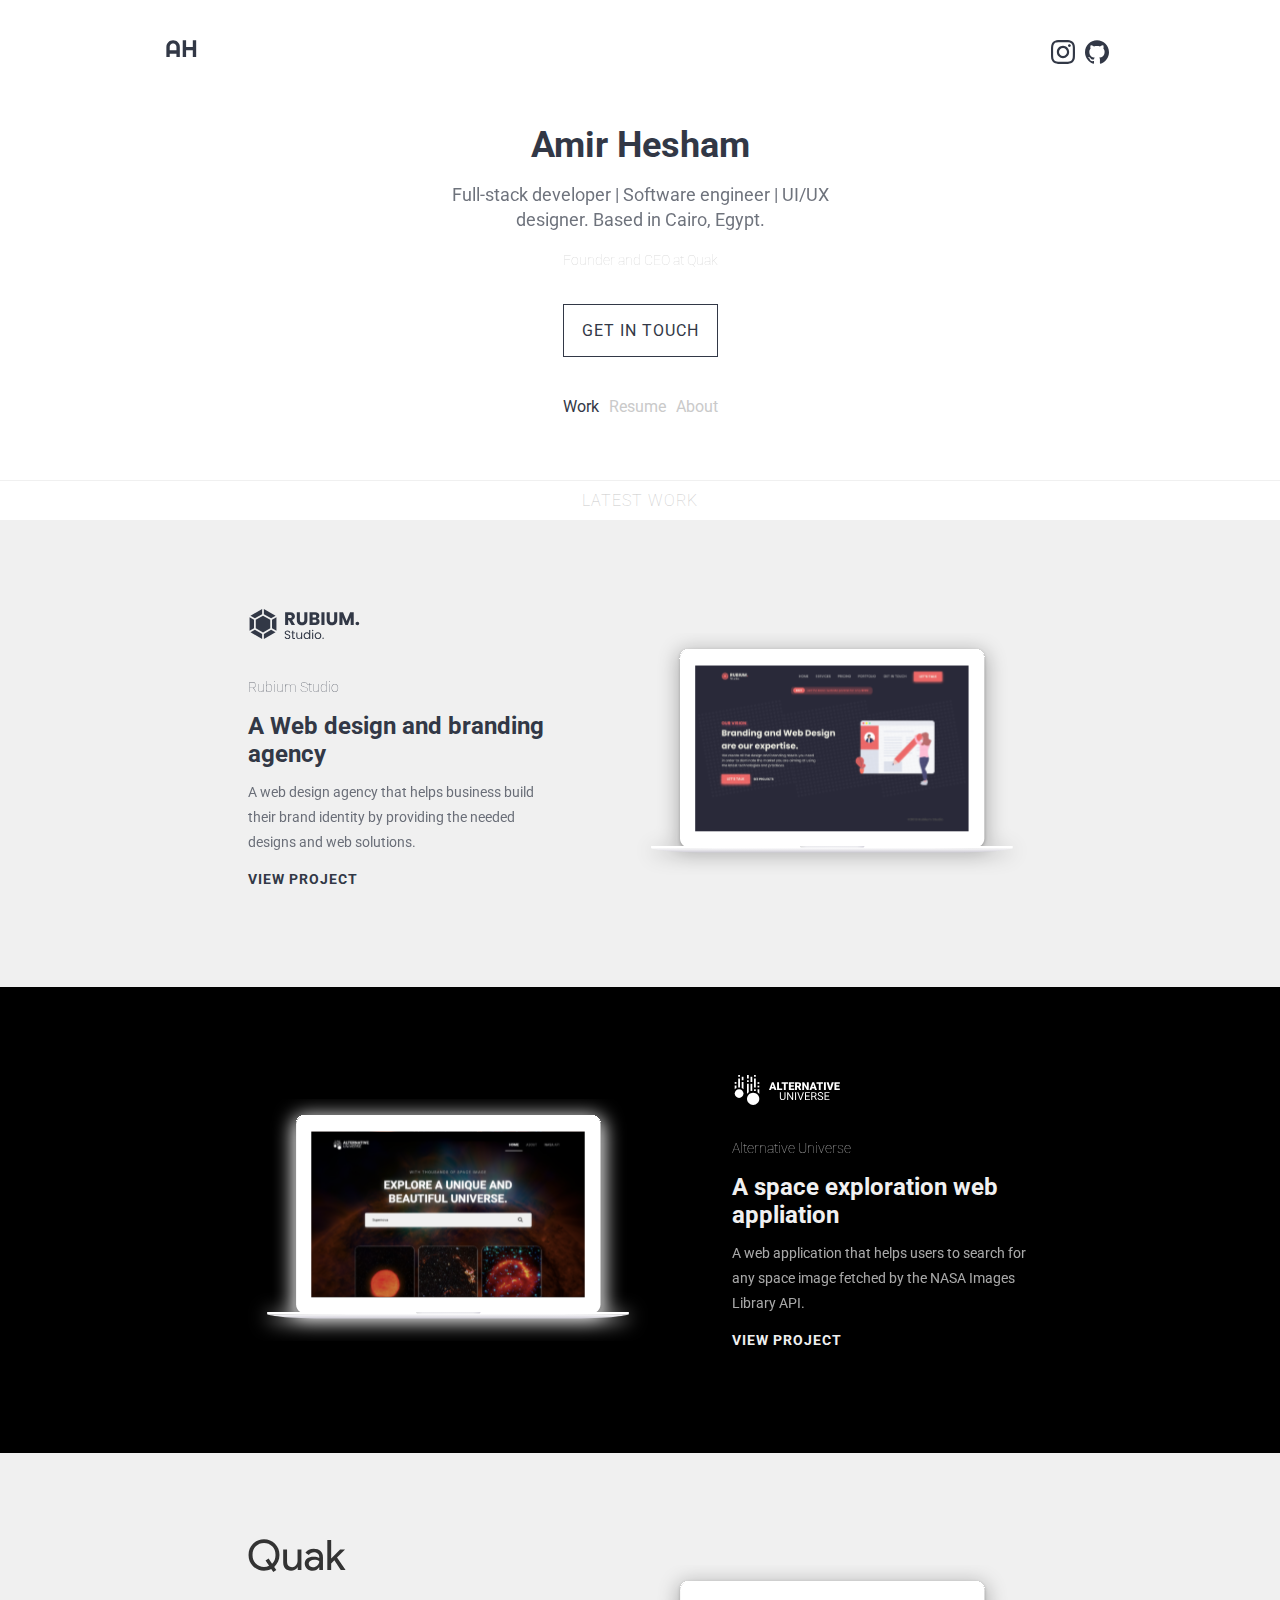
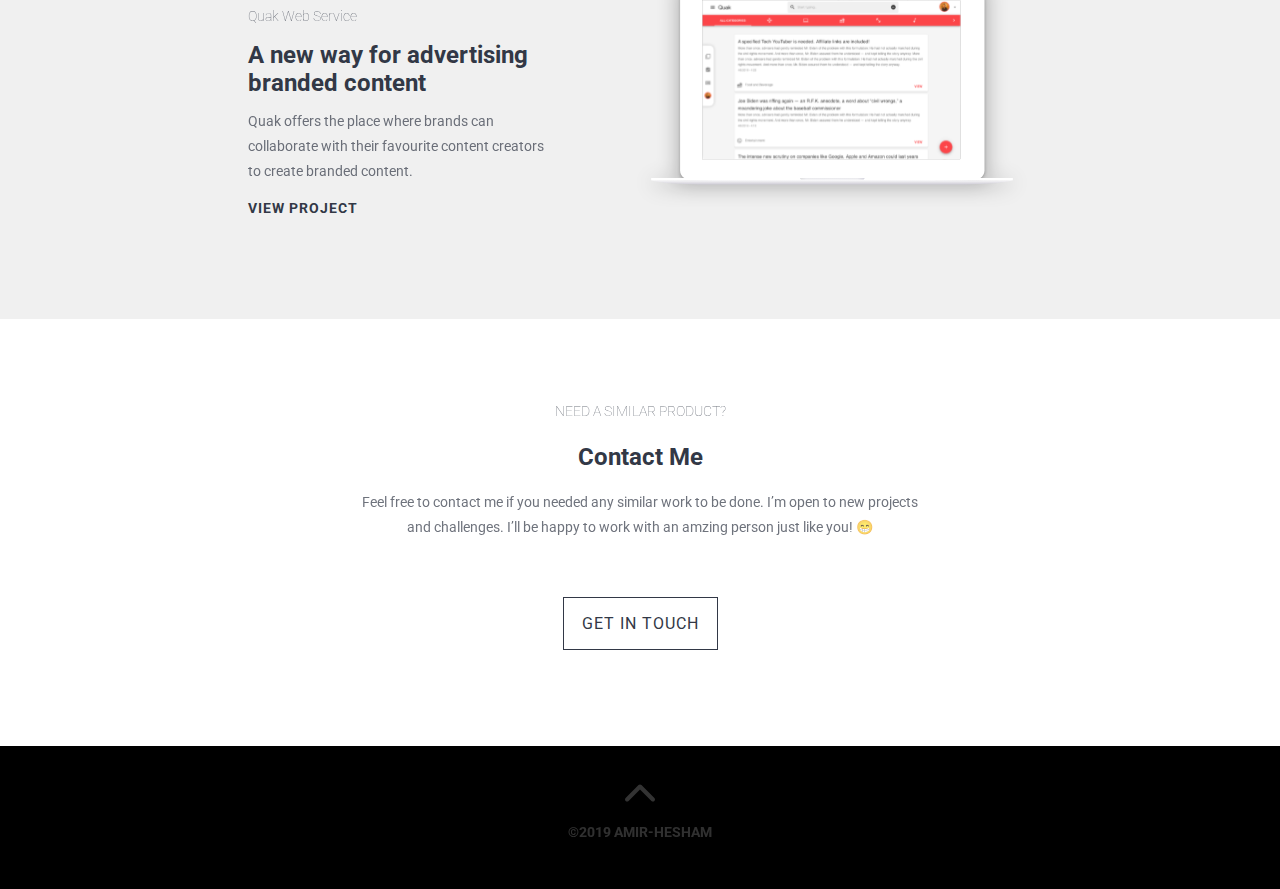
==== index.html @ 783c4490 "Initial commit" ====
<!DOCTYPE html>
<html lang="en">
<head>
  <meta charset="UTF-8">
  <meta name="viewport" content="width=device-width, initial-scale=1.0">
  <meta http-equiv="X-UA-Compatible" content="ie=edge">
  <title>Amir Hesham | Developer</title>
  <link rel="stylesheet" href="css/main.min.css">
  <link rel="apple-touch-icon" href="/img/icon-96x96.png">
  <link rel="shortcut icon" href="/img/favicon.ico" type="image/x-icon">
  <link rel="icon" href="/img/favicon.ico" type="image/x-icon">
</head>
<body>
  <header id="top">
    <nav class="navbar">
      <a href="/index.html" class="logo"><img src="/img/AH.svg" alt="Amir Hesham Logo"></a>
      <ul class="nav-items">
        <li><a href="https://www.instagram.com/amirhesham.65/" target="blank"><img src="/img/Instagram-Icon.svg" alt="Instagram-Icon"></a></li>
        <li><a href="https://github.com/amirhesham65" target="blank"><img src="/img/Github-Icon.svg" alt="Github-Icon"></a></li>
      </ul>
    </nav>
  </header>
  <main class="banner text-center">
    <div class="container">
        <h1 class="text-desktop">Amir Hesham</h1>
        <p class="text-compress-420 text-desktop">Full-stack developer | Software engineer | UI/UX designer. Based in Cairo, Egypt.</p>
        <p class="caption light-color">Founder and CEO at Quak</p>
        <br>
        <a href="#" class="btn btn-ghost center">Get in touch</a>
        <nav class="navbar">
          <ul class="nav-items center light-color">
            <li class="active">Work</li>
            <li><a href="/pages/Resume.pdf">Resume</a></li>
            <li><a href="/pages/about.html">About</a></li>
          </ul>
        </nav>
    </div>
  </main>
  <div class="banner">
    <div class="slider">
      <ul class="slider-items center">
        <li>Latest work</li>
      </ul>
    </div>
    <div class="light-bg sandwich">
        <div class="container-fluid">
          <div class="grid">
            <div class="grid-item">
              <img class="center-mobile" src="/img/rubium.svg" alt="Rubium-Studio Logo">
              <br>
              <p class="caption">Rubium Studio</p>
              <h2>A Web design and branding agency</h2>
              <p>A web design agency that helps business build their brand identity by providing the needed designs and web solutions.</p>
              <a href="./pages/projects/rubium.html" class="btn-link">View Project</a>
            </div>
            <div class="grid-item">
              <img src="img/rubuim-screenshot.svg" alt="Rubium Screenshot" class="responsive-img-lg">
            </div>
          </div>
        </div>
    </div>
    <div class="dark-bg sandwich">
        <div class="container-fluid">
          <div class="grid flip-desktop">
            <div class="grid-item">
              <img class="center-mobile" src="/img/alt-uni.svg" alt="Alternative Universe Logo">
              <br>
              <p class="caption">Alternative Universe</p>
              <h2>A space exploration web appliation</h2>
              <p>A web application that helps users to search for any space image fetched by the NASA Images Library API.</p>
              <a href="/pages/projects/altuni.html" class="btn-link">View Project</a>
            </div>
            <div class="grid-item">
              <img src="img/alt-uni-screenshot.svg" alt="Rubium Screenshot" class="responsive-img-lg">
            </div>
          </div>
        </div>
    </div>
    <div class="light-bg sandwich">
      <div class="container-fluid">
        <div class="grid">
          <div class="grid-item">
            <img class="center-mobile" src="/img/Quak.svg" alt="Quak Logo">
            <br>
            <p class="caption">Quak Web Service</p>
            <h2>A new way for advertising branded content</h2>
            <p>Quak offers the place where brands can collaborate with their favourite content creators to create branded content.</p>
            <a href="/pages/projects/quak.html" class="btn-link">View Project</a>
          </div>
          <div class="grid-item">
            <img src="img/quak-screenshot.svg" alt="Quak Screenshot" class="responsive-img-lg">
          </div>
        </div>
      </div>
    </div>
    <div class="sandwich">
      <div class="container-fluid center text-center text-compress">
        <p class="caption center">NEED A SIMILAR PRODUCT?</p>
        <br>
        <h2 class="center">Contact Me</h2>
        <br>
        <p class="center">Feel free to contact me if you needed any similar work to be done. I’m open to new projects and challenges. I’ll be happy to work with an amzing person just like you! 😁</p>
        <br>
        <br>
        <br>
        <a href="#" class="btn btn-ghost center">Get in touch</a>
      </div>
    </div>
  </div>
  <footer class="dark-bg sandwich">
    <a href="#top"><img src="/img/up.svg" class="center" alt="Go Up"></a>
    <p class="caption text-center dim">©2019 AMIR-HESHAM</p>
  </footer>
</body>
</html>
---- css/main.min.css ----
@import url("https://fonts.googleapis.com/css?family=Roboto:300,400,700&display=swap");*{margin:0;padding:0;outline:0;border:0;-webkit-box-sizing:border-box;box-sizing:border-box;color:#323846;font-family:'Roboto', sans-serif;font-weight:normal;text-decoration:none;list-style-type:none}html,body{height:100%;scroll-behavior:smooth}h1,h2{font-size:24px;font-weight:bold;margin:12px 0}h3{font-size:14px;font-weight:bold}p{font-size:14px;line-height:25px;opacity:0.7}img{display:block}a{color:#CACACA}b,strong{font-weight:bold}.navbar{display:-webkit-box;display:-ms-flexbox;display:flex;-webkit-box-pack:justify;-ms-flex-pack:justify;justify-content:space-between;max-width:980px;margin:0 auto;padding:2.5rem 1rem 0 1rem}.nav-items{display:-webkit-box;display:-ms-flexbox;display:flex}.nav-items li{margin:0 5px;color:inherit;cursor:pointer}.banner{background:#fff;padding:1rem 0}.container{margin:1rem auto;padding:1rem 1rem}.text-center{text-align:center}.caption{margin:12px 0;font-weight:100}.light-color{color:#CACACA}.btn{text-align:center;display:block;background:#eee;padding:1rem;max-width:155px;text-transform:uppercase}.btn-ghost{background:0;border:1px solid #323846;color:#323846;letter-spacing:1px;-webkit-transition:0.3s all ease-out;transition:0.3s all ease-out}.btn-ghost:hover{background:#323846;color:#F0F0F0}.center{margin:0 auto}.active{color:#323846 !important}.light-bg{background:#F0F0F0}.light-bg *{color:#323846}.dark-bg{background:#000}.dark-bg *{color:#F0F0F0}.slider{padding:10px 20px;border-top:1px solid #F0F0F0;border-bottom:1px solid #F0F0F0}.slider .slider-items{max-width:600px;margin:0 auto;display:-webkit-box;display:-ms-flexbox;display:flex;-ms-flex-wrap:wrap;flex-wrap:wrap;-ms-flex-pack:distribute;justify-content:space-around}.slider .slider-items li{color:#CACACA;letter-spacing:1px;text-transform:uppercase;font-weight:100}.container-fluid{max-width:900px;margin:0 auto;padding:3rem 1rem}.btn-link{font-weight:bold;text-transform:uppercase;letter-spacing:1px;font-size:14px;display:block;margin:1rem 0}.responsive-img-lg{max-width:300px;height:auto;margin-top:2rem;margin-bottom:2rem}.sandwich{padding:2rem 0}.grid{display:-webkit-box;display:-ms-flexbox;display:flex;-ms-flex-wrap:wrap;flex-wrap:wrap;-ms-flex-pack:distribute;justify-content:space-around;-webkit-box-align:center;-ms-flex-align:center;align-items:center}.grid .grid-item h2,.grid .grid-item p{max-width:300px}.underline{text-decoration:underline}.center-mobile{display:block;margin:0 auto}.text-compress h1,.text-compress h2,.text-compress h3,.text-compress p{max-width:580px}.text-compress-280{max-width:280px;margin:1rem auto}.text-compress-420{max-width:420px;margin:1rem auto}.text-compress-580{max-width:580px;margin:1rem auto}.dim{opacity:0.2;font-weight:bold}@media screen and (min-width: 750px){.responsive-img-lg{max-width:400px}.center-mobile{margin:0}.flip-desktop{-webkit-box-orient:horizontal;-webkit-box-direction:reverse;-ms-flex-direction:row-reverse;flex-direction:row-reverse}h1.text-desktop{font-size:36px}p.text-desktop{font-size:18px}}
/*# sourceMappingURL=main.min.css.map */
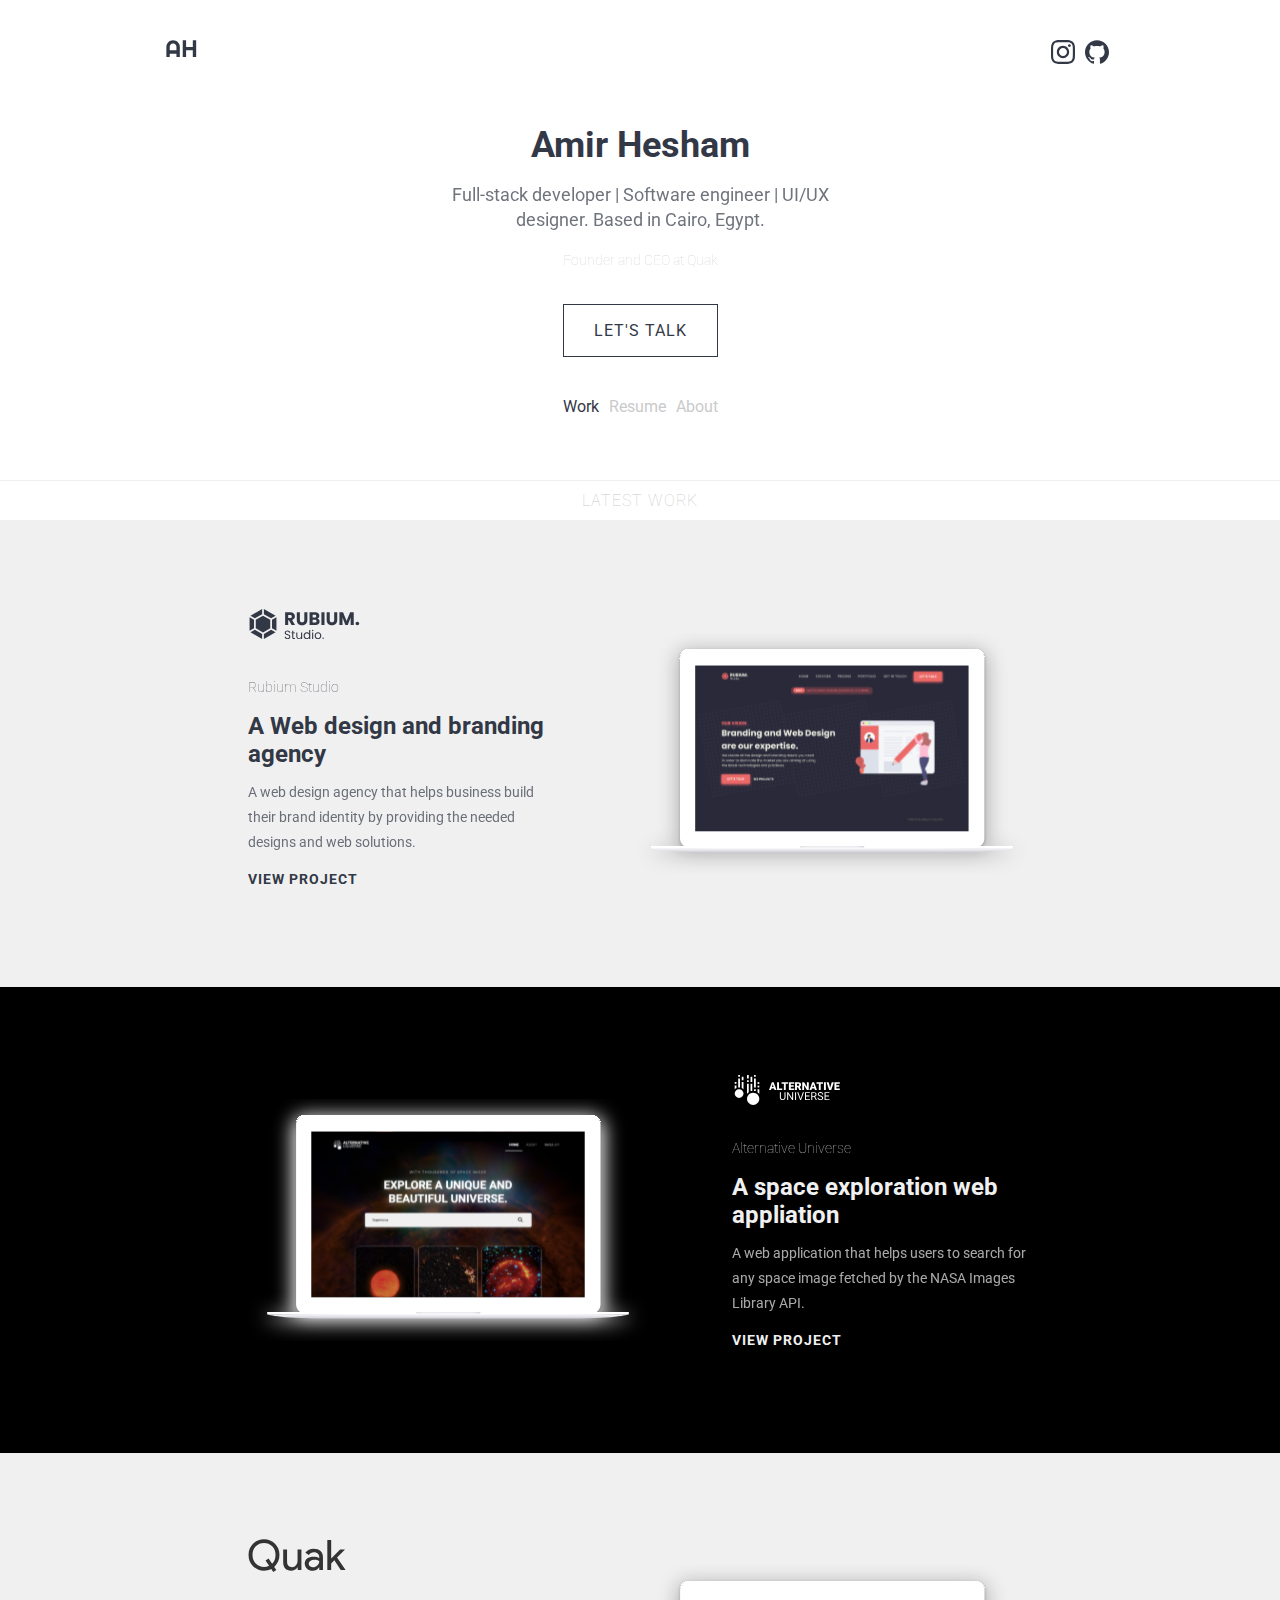
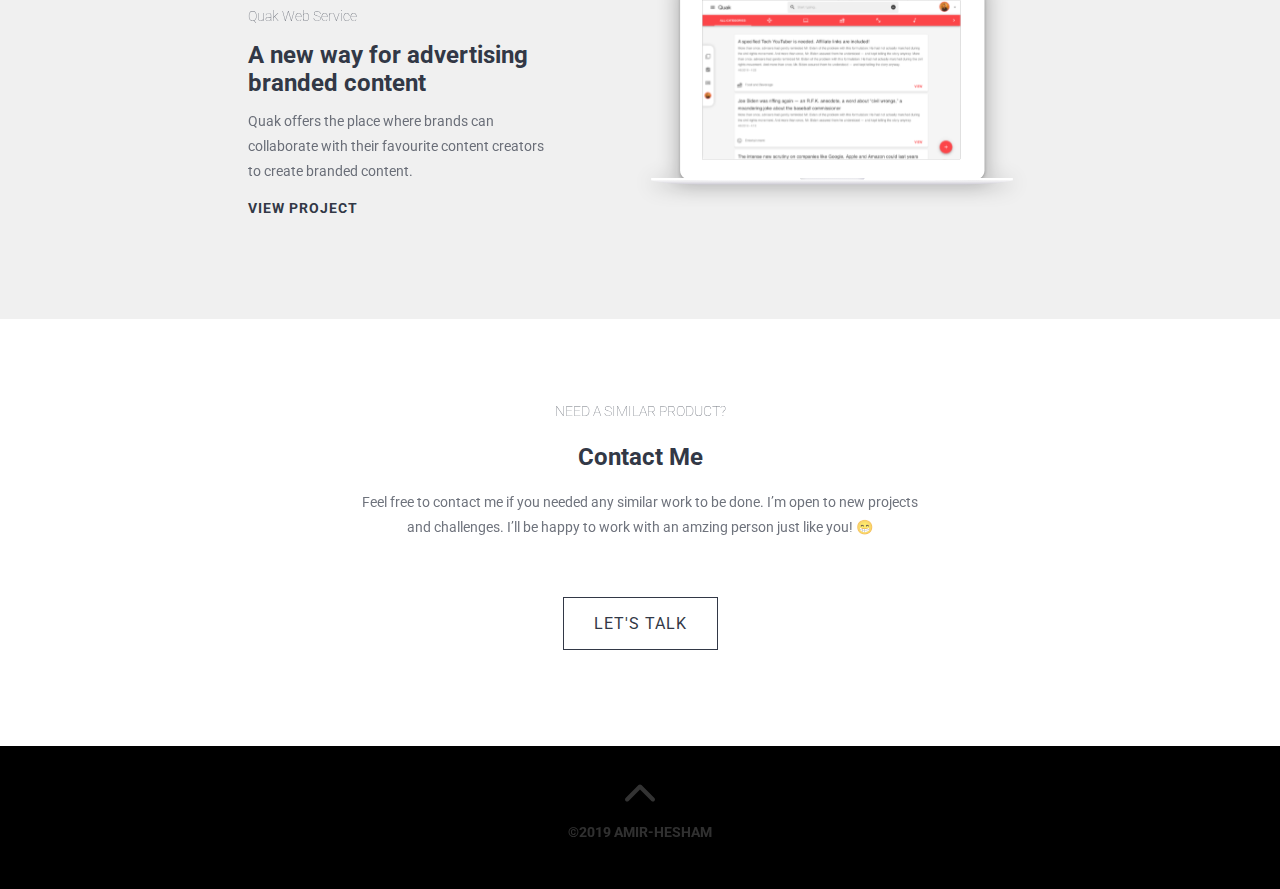
==== commit ad13916e: "Added the CTA to book a meeting with me" ====
--- a/index.html
+++ b/index.html
@@ -4,7 +4,7 @@
   <meta charset="UTF-8">
   <meta name="viewport" content="width=device-width, initial-scale=1.0">
   <meta http-equiv="X-UA-Compatible" content="ie=edge">
-  <title>Amir Hesham | Developer</title>
+  <title>Amir Hesham</title>
   <link rel="stylesheet" href="css/main.min.css">
   <link rel="apple-touch-icon" href="/img/icon-96x96.png">
   <link rel="shortcut icon" href="/img/favicon.ico" type="image/x-icon">
@@ -26,7 +26,7 @@
         <p class="text-compress-420 text-desktop">Full-stack developer | Software engineer | UI/UX designer. Based in Cairo, Egypt.</p>
         <p class="caption light-color">Founder and CEO at Quak</p>
         <br>
-        <a href="#" class="btn btn-ghost center">Get in touch</a>
+        <a href="https://calendly.com/amirhesham65" class="btn btn-ghost center" target="blank">Let's Talk</a>
         <nav class="navbar">
           <ul class="nav-items center light-color">
             <li class="active">Work</li>
@@ -103,7 +103,7 @@
         <br>
         <br>
         <br>
-        <a href="#" class="btn btn-ghost center">Get in touch</a>
+        <a href="https://calendly.com/amirhesham65" class="btn btn-ghost center" target="blank">Let's Talk</a>
       </div>
     </div>
   </div>
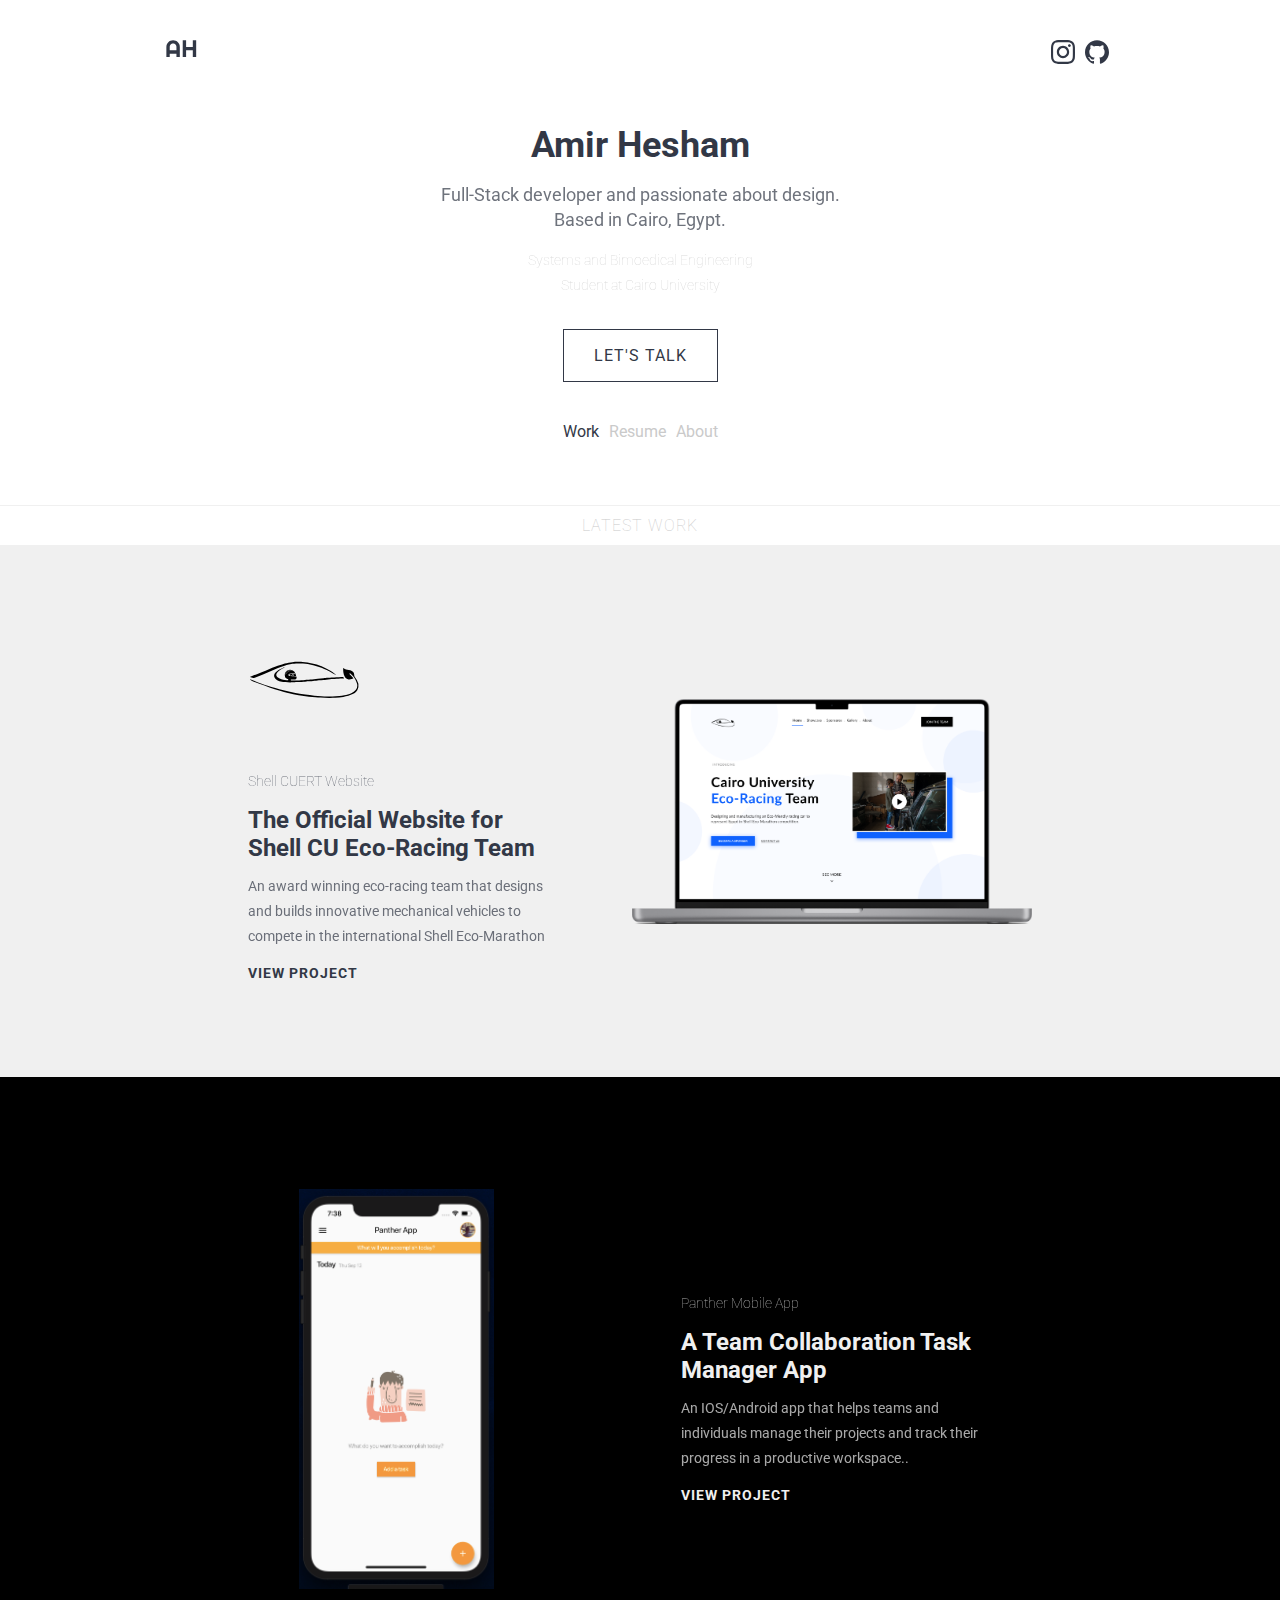
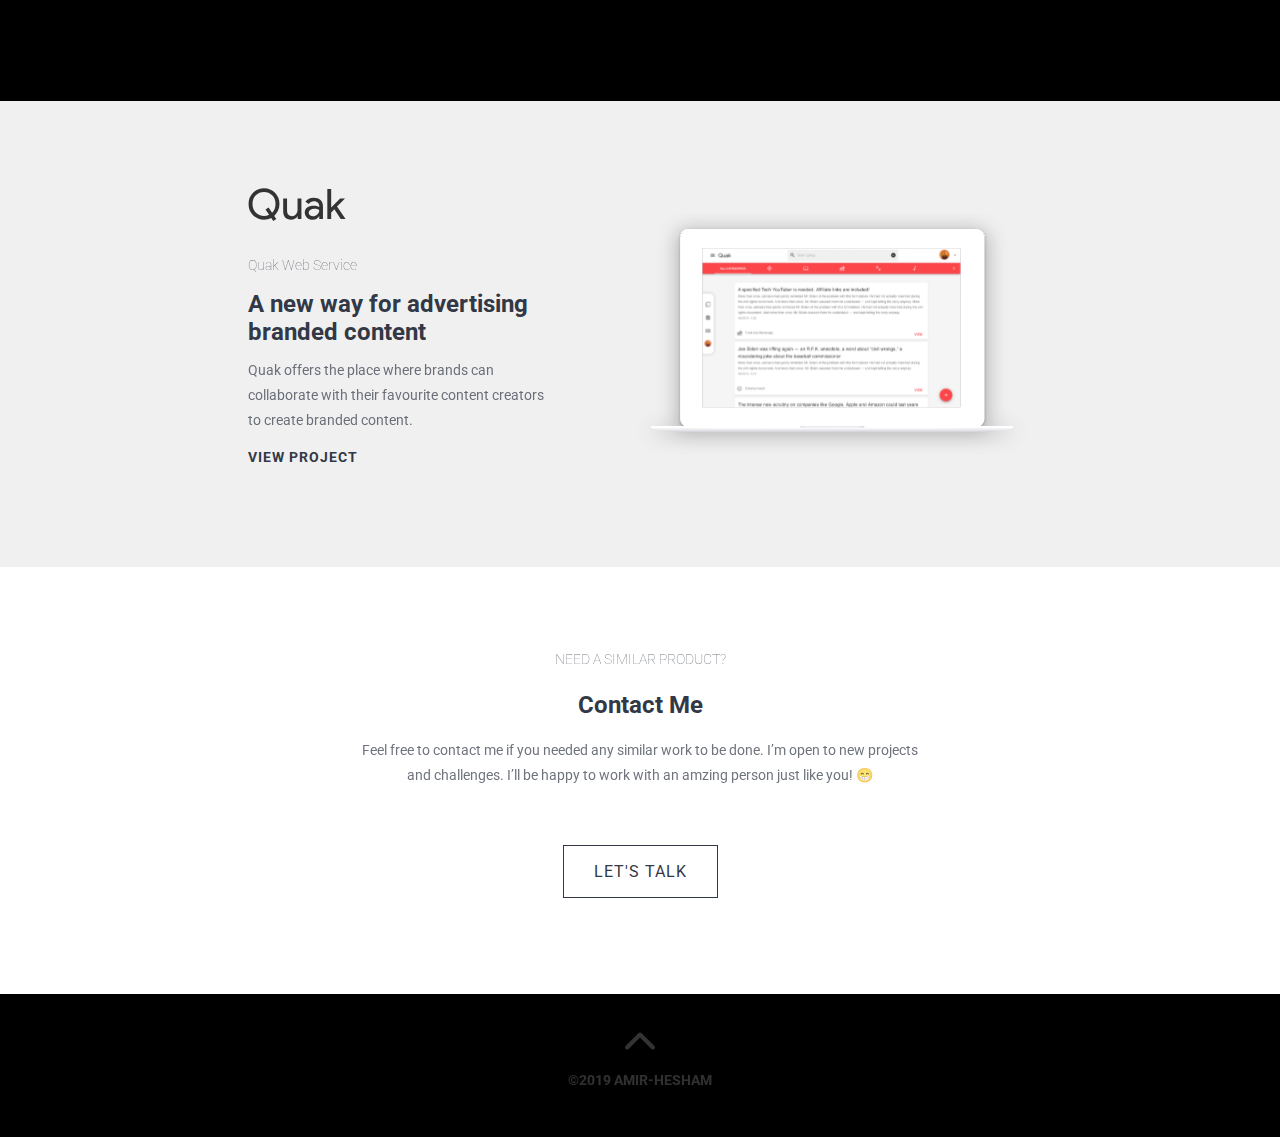
==== commit ee85ac58: "New Update" ====
--- a/index.html
+++ b/index.html
@@ -1,10 +1,22 @@
 <!DOCTYPE html>
 <html lang="en">
 <head>
+  <!-- Global site tag (gtag.js) - Google Analytics -->
+  <script async src="https://www.googletagmanager.com/gtag/js?id=UA-145468615-1"></script>
+  <script>
+    window.dataLayer = window.dataLayer || [];
+    function gtag(){dataLayer.push(arguments);}
+    gtag('js', new Date());
+    gtag('config', 'UA-145468615-1');
+  </script>
+
   <meta charset="UTF-8">
   <meta name="viewport" content="width=device-width, initial-scale=1.0">
   <meta http-equiv="X-UA-Compatible" content="ie=edge">
-  <title>Amir Hesham</title>
+  <meta name="description" content="Amir Hesham's developer portfolio to showcase his work and skills.">
+  <meta name="keywords" content="Amir, Hesham, Amir Hesham, Developer, Web developer, Mobile developer, Programmer, Portfolio, Amir Hesham Khalil, Egypt">
+  <meta name="author" content="Amir Hesham">
+  <title>Amir Hesham Khalil - Mobile and Web developer</title>
   <link rel="stylesheet" href="css/main.min.css">
   <link rel="apple-touch-icon" href="/img/icon-96x96.png">
   <link rel="shortcut icon" href="/img/favicon.ico" type="image/x-icon">
@@ -23,14 +35,14 @@
   <main class="banner text-center">
     <div class="container">
         <h1 class="text-desktop">Amir Hesham</h1>
-        <p class="text-compress-420 text-desktop">Full-stack developer | Software engineer | UI/UX designer. Based in Cairo, Egypt.</p>
-        <p class="caption light-color">Founder and CEO at Quak</p>
+        <p class="text-compress-420 text-desktop">Full-Stack developer and passionate about design. Based in Cairo, Egypt.</p>
+        <p class="caption light-color">Systems and Bimoedical Engineering <br> Student at Cairo University</p>
         <br>
         <a href="https://calendly.com/amirhesham65" class="btn btn-ghost center" target="blank">Let's Talk</a>
         <nav class="navbar">
           <ul class="nav-items center light-color">
             <li class="active">Work</li>
-            <li><a href="/pages/Resume.pdf">Resume</a></li>
+            <li><a target="_blank" href="https://drive.google.com/file/d/1eXF_6_ga7FieV9aEgZDsZ07ZhXfURRKU/view?usp=sharing">Resume</a></li>
             <li><a href="/pages/about.html">About</a></li>
           </ul>
         </nav>
@@ -46,15 +58,15 @@
         <div class="container-fluid">
           <div class="grid">
             <div class="grid-item">
-              <img class="center-mobile" src="/img/rubium.svg" alt="Rubium-Studio Logo">
+              <img class="center-mobile" src="/img/cuert-logo.svg" alt="Cairo University Eco-Racing Team">
               <br>
-              <p class="caption">Rubium Studio</p>
-              <h2>A Web design and branding agency</h2>
-              <p>A web design agency that helps business build their brand identity by providing the needed designs and web solutions.</p>
-              <a href="./pages/projects/rubium.html" class="btn-link">View Project</a>
+              <p class="caption">Shell CUERT Website</p>
+              <h2>The Official Website for Shell CU Eco-Racing Team</h2>
+              <p>An award winning eco-racing team that designs and builds innovative mechanical vehicles to compete in the international Shell Eco-Marathon</p>
+              <a href="https://www.cu-ecoracingteam.com/" class="btn-link">View Project</a>
             </div>
             <div class="grid-item">
-              <img src="img/rubuim-screenshot.svg" alt="Rubium Screenshot" class="responsive-img-lg">
+              <img src="img/cuert-screenshot.png" alt="CUERT Website Screenshot" class="responsive-img-lg">
             </div>
           </div>
         </div>
@@ -63,15 +75,14 @@
         <div class="container-fluid">
           <div class="grid flip-desktop">
             <div class="grid-item">
-              <img class="center-mobile" src="/img/alt-uni.svg" alt="Alternative Universe Logo">
               <br>
-              <p class="caption">Alternative Universe</p>
-              <h2>A space exploration web appliation</h2>
-              <p>A web application that helps users to search for any space image fetched by the NASA Images Library API.</p>
-              <a href="/pages/projects/altuni.html" class="btn-link">View Project</a>
+              <p class="caption">Panther Mobile App</p>
+              <h2>A Team Collaboration Task Manager App</h2>
+              <p>An IOS/Android app that helps teams and individuals manage their projects and track their progress in a productive workspace..</p>
+              <a target="_blank" href="https://github.com/amirhesham65/Panther-App" class="btn-link">View Project</a>
             </div>
             <div class="grid-item">
-              <img src="img/alt-uni-screenshot.svg" alt="Rubium Screenshot" class="responsive-img-lg">
+              <img src="img/panther-screenshot.png" style="max-height: 400px;" alt="Panther Screenshot" class="responsive-img-lg">
             </div>
           </div>
         </div>
